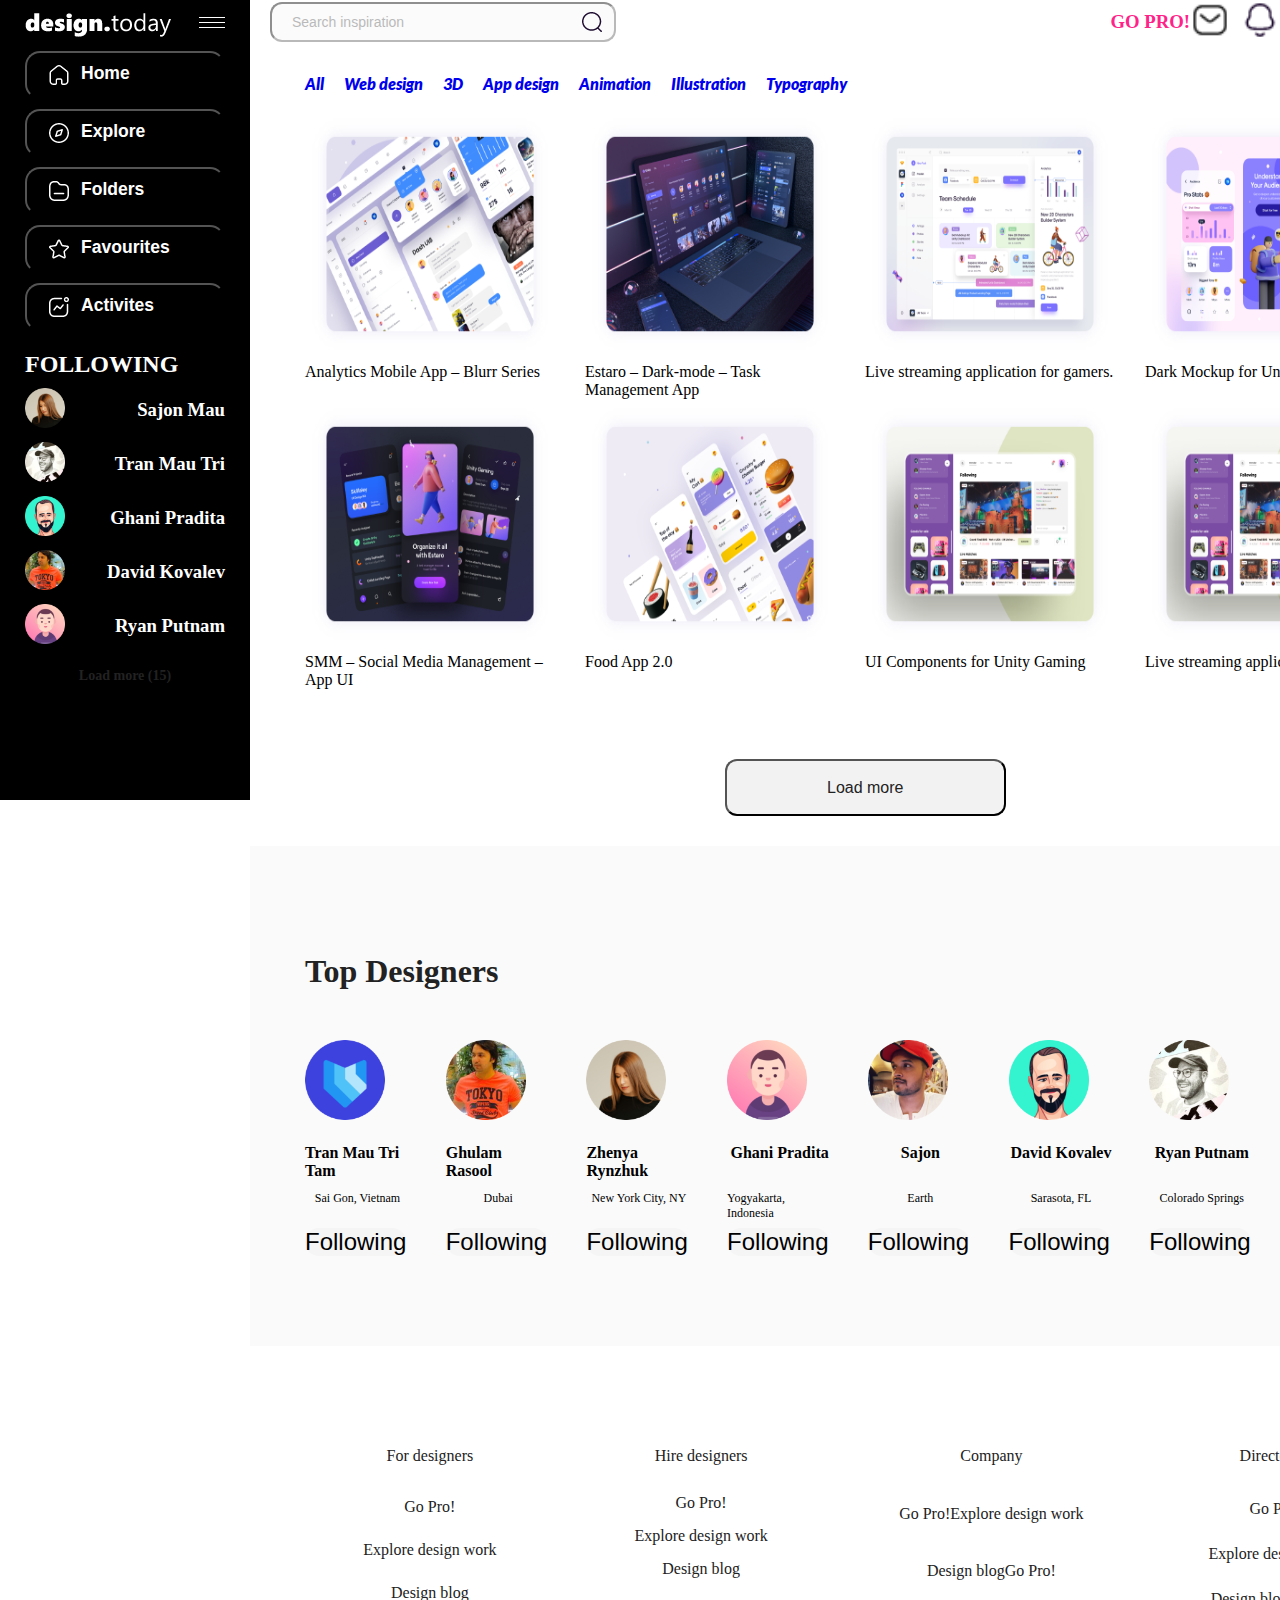
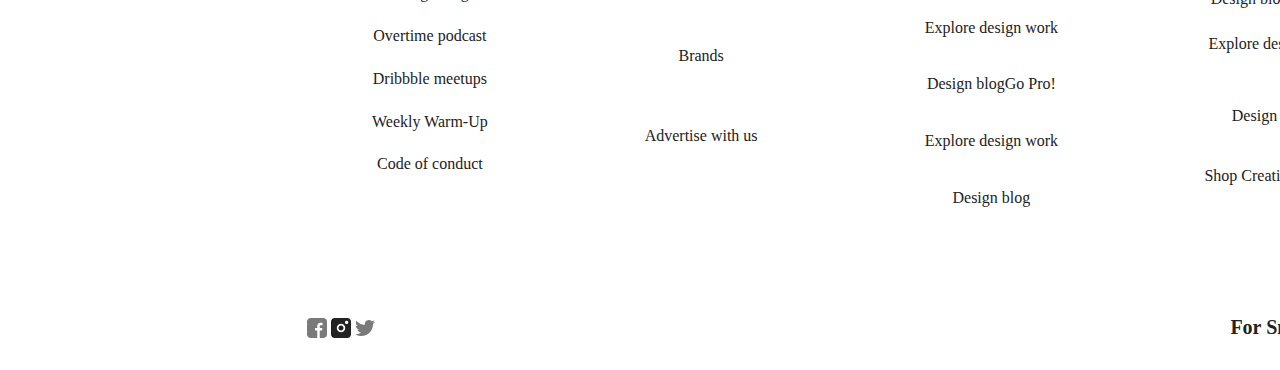
==== index.html @ 3a6be19f "change" ====
<!DOCTYPE html>
<html lang="en">
<head>
    <meta charset="UTF-8">
    <meta http-equiv="X-UA-Compatible" content="IE=edge">
    <meta name="viewport" content="width=device-width, initial-scale=1.0">
    <link rel="stylesheet" href="styles/style.css">
    <link rel="stylesheet" href="styles/fonts.css">
    <title>Document</title>
</head>
<body class="contanire-all">
    <div class="sidebar">
        <div class="sidebar-container">
            <div class="top">
                <div class="logo">
                    <img src="images/design.png" alt="logo">
                </div>
                <div class="logo-icon">
                    <img src="images/Group 7.png" alt="logo">
                </div>

            </div>
            
            <div class="sidebar-content">
                <button class="nav-button">
                    <img src="images/Component 1.png" alt="pic">
                    <h3>Home</h3>
                </button>
                <button class="nav-button">
                    <img src="images/icon1.png" alt="pic">
                    <h3>Explore</h3>
                </button>
                <button class="nav-button">
                    <img src="images/Component 3.png" alt="pic">
                    <h3>Folders</h3>
                </button>
                <button class="nav-button">
                    <img src="images/Component 4.png" alt="pic">
                    <h3>Favourites</h3>
                </button>
                <button class="nav-button">
                    <img src="images/Component 5.png" alt="pic">
                    <h3>Activites</h3>
                </button>
               


            </div>
            
            <div class="designers-content">
                <div class="head">
                    <h2>FOLLOWING</h2>
                </div>
                <div class="designers-icons">
                    <div>
                        <img src="images/22.png" alt="desiners-pic">

                    </div>
                    <div>
                        <h3> Sajon Mau</h3>

                    </div>
                </div>
                <div class="designers-icons">
                    <div>
                        <img src="images/26.png" alt="desiners-pic">

                    </div>
                    <div>
                        <h3>Tran Mau Tri </h3>

                    </div>
                </div>
                <div class="designers-icons">
                    <div>
                        <img src="images/25.png" alt="desiners-pic">

                    </div>
                    <div>
                        <h3>Ghani Pradita</h3>

                    </div>
                </div>
                <div class="designers-icons">
                    <div>
                        <img src="images/21.png" alt="desiners-pic">

                    </div>
                    <div>
                        <h3>David Kovalev</h3>

                    </div>
                </div>
                <div class="designers-icons">
                    <div>
                        <img src="images/23.png" alt="desiners-pic">

                    </div>
                    <div>
                        <h3>Ryan Putnam</h3>

                    </div>
                </div>
                <div class="head">
                    <h4>Load more (15)</h4>
                </div>
                


            </div>
        </div>
    </div>
    <div class="container-for-header"> 
        <header >
            <div class="header-content">
               
                <form class="form-content" action="">
                    <div class="form-row">
                        <input class="input-box" type="text" placeholder="Search inspiration">
                    </div>
    
                    <img class="search-icon" src="images/15.png" alt="icon">
    
                </form>
    
                <div class="icons-cont">
                    <div><h3>GO PRO!</h3></div>
                    <div><img src="images/3.png" alt="icon"></div>
                    <div><img src="images/2.png" alt="icon"></div>
                    <div><a href="main.html"><img class="main-img" src="images/Group 33.png" alt="icon"></a></div>
                    <div><button class="upload-button"> UPLOAD </button></div>
                    
                    
    
                </div>
    
            </div>
        </header>
        <main>
            <section>
                <div class="main_container">
                    <div class="filter">
                        <nav class="listing-box">
                            <ul class="list-wrapper">
                                
                                <li> <a class="list" href="#"> All </a> </li>
                                <li> <a class="list" href="#"> Web design </a> </li>
                                <li> <a class="list" href="#"> 3D </a> </li>
                                <li> <a class="list" href="#"> App design </a> </li>
                                <li> <a class="list" href="#"> Animation </a> </li>
                                <li> <a class="list"href="#">Illustration </a> </li>
                                <li> <a class="list" href="#">Typography </a> </li>
                                
            
                            </ul>
                            <button class="filters-box">
                    
                                <img src="images/Group 18.png" alt="filters icon">
                                <span>
                                    Filters
                                </span>
                                
                                
                            </button>
                        </nav>
    
    
                    </div>
                    
                    <div class="article-content">
                        <article >
                            <img src="images/5.png" alt="lit-img">
                            <p> Analytics Mobile App – Blurr Series</p>
                        </article>
                        <article>
                            <img src="images/6.png" alt="lit-img">
                            <p> Estaro – Dark-mode – Task Management App</p>
                        </article>
                        <article>
                            <img src="images/7.png" alt="lit-img">
                            <p> Live streaming application for gamers.</p>
                        </article>
                        <article>
                            <img src="images/8.png" alt="lit-img">
                            <p> Dark Mockup for Unity Gaming</p>
                        </article>
                        <article>
                            <img src="images/9.png" alt="lit-img">
                            <p> SMM – Social Media Management – App UI</p>
                        </article>
                        <article>
                            <img src="images/10.png" alt="lit-img">
                            <p> Food App 2.0</p>
                        </article>
                        <article>
                            <img src="images/11.png" alt="lit-img">
                            <p> UI Components for Unity Gaming</p>
                        </article>
                        <article>
                            <img src="images/12.png" alt="lit-img">
                            <p> Live streaming application for gamers.</p>
                        </article>
                        
                        
                    
    
    
    
                    </div>
                    <div >
                        <button class="Load-more-button" type="button">  Load more </button>
                    </div>
                </div>
                
            </section>
            <section >
                <div class="container-for-designers">
                    <div class="main_containers">
                        <div class="designers-section">
                            <div class="design_head">
                                <h2>Top Designers</h2>
                                <h4>View all</h4>
    
                            </div>
    
    
                        </div>
                        <div class="des-article-cont">
                            <article >
                                <img src="images/20.png" alt="lit-img">
                                <div class="article-h3">
                                    <h3>Tran Mau Tri Tam</h3>
                                </div>
                                <div class="article-p">
                                    
                                    <p> Sai Gon, Vietnam</p>
                                </div>
                                <div class="">
                                    <button class="follow_button" type="button"> Following  </button>
                    
                    
                                </div>
    
                            </article>
                            <article >
                                <img src="images/21.png" alt="lit-img">
                                <div class="article-h3">
                                    <h3>Ghulam Rasool</h3>
                                </div>
                                <div class="article-p">
                                    
                                    <p> Dubai</p>
                                </div>
                                <div class="">
                                    <button class="follow_button" type="button"> Following  </button>
                    
                    
                                </div>
    
                            </article>
                            <article >
                                <img src="images/22.png" alt="lit-img">
                                <div class="article-h3">
                                    <h3>Zhenya Rynzhuk</h3>
                                </div>
                                <div class="article-p">
                                    
                                    <p> New York City, NY</p>
                                </div>
                                <div class="">
                                    <button class="follow_button" type="button"> Following  </button>
                    
                    
                                </div>
    
                            </article>
                            <article >
                                <img src="images/23.png" alt="lit-img">
                                <div class="article-h3">
                                    <h3>Ghani Pradita</h3>
                                </div>
                                <div class="article-p">
                                    
                                    <p> Yogyakarta, Indonesia</p>
                                </div>
                                <div class="">
                                    <button class="follow_button" type="button"> Following  </button>
                    
                    
                                </div>
    
                            </article>
                            <article >
                                <img src="images/24.png" alt="lit-img">
                                <div class="article-h3">
                                    <h3>Sajon</h3>
                                </div>
                                <div class="article-p">
                                    
                                    <p> Earth</p>
                                </div>
                                <div class="">
                                    <button class="follow_button" type="button"> Following  </button>
                    
                    
                                </div>
    
                            </article>
                            <article >
                                <img src="images/25.png" alt="lit-img">
                                <div class="article-h3">
                                    <h3>David Kovalev</h3>
                                </div>
                                <div class="article-p">
                                    
                                    <p> Sarasota, FL</p>
                                </div>
                                <div class="">
                                    <button class="follow_button" type="button"> Following  </button>
                    
                    
                                </div>
    
                            </article>
                            <article >
                                <img src="images/26.png" alt="lit-img">
                                <div class="article-h3">
                                    <h3>Ryan Putnam</h3>
                                </div>
                                <div class="article-p">
                                    
                                    <p> Colorado Springs</p>
                                </div>
                                <div class="">
                                    <button class="follow_button" type="button"> Following  </button>
                    
                    
                                </div>
    
                            </article>
                            <article >
                                <img src="images/27.png" alt="lit-img">
                                <div class="article-h3">
                                    <h3>Dmitry Lauretsky</h3>
                                </div>
                                <div class="article-p">
                                    
                                    <p>Omsk, Russia</p>
                                </div>
                                <div class="">
                                    <button class="follow_button" type="button"> Following  </button>
                    
                    
                                </div>
    
                            </article>
    
    
                        </div>
    
                    </div>
                </div>
            </section>
            <section>
                <div class="main_container">
                    <div class="grid">
                        <div class="grid-item item-1"> For designers</div>
                        <div class="grid-item item-2">Hire designers</div>
                        <div class="grid-item item-3">Company</div>
                        <div class="grid-item item-4">Directories</div>
                        <div class="grid-item item-5">
                            <span>Go Pro!</span>
                            <span>Explore design work</span>
                            <span>Design blog</span>
                            <span>Overtime podcast</span>
                            <span>Dribbble meetups</span>
                            <span>Weekly Warm-Up</span>
                            <span>Code of conduct</span>
                            
                        </div>
                        <div class="grid-item item-6">
                            <span>Go Pro!</span>
                            <span>Explore design work</span>
                            <span>Design blog</span>
    
                        </div>
                        <div class="grid-item item-7">
                            <span>Go Pro!</span>
                            <span>Explore design work</span>
                            <span>Design blog</span>
                            <span>Go Pro!</span>
                            <span>Explore design work</span>
                            <span>Design blog</span>
                            <span>Go Pro!</span>
                            <span>Explore design work</span>
                            <span>Design blog</span>
                        </div>
                        <div class="grid-item item-8">
                            <span>Go Pro!</span>
                            <span>Explore design work</span>
                            <span>Design blog</span>
                            <span>Go Pro!</span>
                            <span>Explore design work</span>
                            
                        </div>
                        <div class="grid-item item-9">Brands</div>
                        <div class="grid-item item-10">Design assets</div>
                        <div class="grid-item item-12">Shop Creative Market</div>
                        <div class="grid-item item-13">Advertise with us</div>
                        
                        
            
                    </div>
                    
            
                </div>
            </section>
    
            
        </main>
        <footer>
            <div class="main_container">
                <div class="footer-content">
                    <div class="foot-icons">
                        <img src="images/foot-icon1.png" alt="fbicon">
                        <img src="images/foot-icon2.png" alt="insticon">
                        <img src="images/foot-icon3.png" alt="twiicon">
    
                    </div>
                    <div class="foot-discription">
                        <h5>For Smartacademy</h5>
    
                    </div>
                    
                </div>
    
            </div>
        </footer>
    </div>
    
</body>
</html>
---- styles/style.css ----
*{
    margin: 0;
    padding: 0;
    text-decoration: 0;
    box-sizing: border-box;
}
.contanire-all{
    max-width: 1300px;
    width: 100%;
}
.sidebar{
    position:fixed ;
    height: 800px;
    max-width: 250px;
    width: 100%;
    background-color: black;
    
}
.sidebar-container{
    max-width: 200px;
    width: 100%;
    margin: 5px auto;
    padding: 0 0;
}
.top{
    display: flex;
    justify-content: space-between;
    color: white;
    align-items: center;
}
.logo-icon{
    background-color: black;
}
.head{
    color: white;
    margin-top: 20px;
}
.sidebar-content{
    display: flex;
    flex-direction: column;   
}

.nav-button{
    display: flex;
    justify-content: flex-start;
    margin-top: 10px;
}
.nav-button img{
    margin-right: 10px;
}
.designers-icons{
    margin-top: 10px;
    display: flex;
    justify-content: space-between;
    align-items:center;
}
.designers-icons img{
    width: 40px;
    height: 40px;
}
.designers-icons h3{
    color: white;
}

.nav-button {
    display: flex;
    padding: 10px 20px; 
    font-size: 15px;
    text-align: center;
    color: #FFFFFF;
    background-color: black;
    border-radius: 15px;
    border-color: black;
    
    
    
}
  
.nav-button:hover {background-color: #FF2288}


/* main section container-for-header */
.container-for-header{
    background-color: #FFFFFF;
    position: relative;
    max-width: 1200px;
    width: 100%;
    left: 250px;
    


}
.header-content{
    display: flex;
    justify-content: space-between;
    align-items: center;
    margin: 0 auto;
    padding: 0px 20px;
}
.input-box{
    width: 346px;
    height: 40px;
    position: relative;
    font-size: 14px;
    line-height: 19px;
    color: #111111;
    opacity: 50%;
    border-radius: 12px;
    padding-left: 20px;
    background-color: #F8F8F8;


}

.search-icon{
    position: absolute;
    left: 330px;
    top: 10px;

    
}
.icons-cont h3{
    color:#FF2288 ;
}
.icons-cont img{
    width: 40px;
    height: 40px;
    margin-right: 10px;
}
.icons-cont{
    
    display: flex;
    justify-content: space-between;
    align-items: center;
    margin-right: 10px;
    
}
.upload-button{
    width: 80px;
    height: 40px;

    background-color: #FF2288;
    font-size: 16px;
    line-height: 21px;
    color: #222222;
    border-radius: 10px;
    

}


.upload-button:hover{
    background-color: white;
}
/* .........main_container................ */
.main_container{
    max-width: 1120px;
    width: 100%;
    margin: 30px auto;
    padding: 0 15px ;
    background-color: #FFFFFF;

}
.list-wrapper{
    display: flex;
    justify-content: space-between;
    text-decoration: none;
    list-style: none;
    
}
.filters-box{
    display: flex;
    justify-content: space-between;
    

}
.listing-box{
    display: flex;
    justify-content: space-between;
}
li{
    margin-right: 20px;
    font-family: 'Lato';
}

article p{
    justify-content: center;
}
/* images and discription */

.article-content{
    display: flex;
    flex-wrap: wrap;
    justify-content: space-between;
}
article{
    width: 250px;
    
    
   

}
article img{
    width: 250px;
    height: 250px;
    
}
.filters-box{
    display: flex;
    align-items: center;
}
.filters-box{
    width: 80px;
    height: 35px;

    background-color: #FFFFFF;
    font-size: 16px;
    line-height: 21px;
    color: #222222;
    border-radius: 5px;
    

}


.filters-box:hover{
    background-color: #FF2288;
}
.Load-more-button{
    

    background-color: #F2F2F2;
    font-size: 16px;
    line-height: 21px;
    color: #222222;
    border-radius: 12px;
    padding: 16px 100px;
    margin-left: 420px;
    margin-top: 70px;

}


.Load-more-button:hover{
    background-color: #FF2288;
}
/* mmmmmmmmmmmmmmmmmmmmmmmmmmmmmmmmmmm */

.container-for-designers{
    max-width: 1200px;
    width: 100%;
    height: 500px;
    background-color: #FAFAFA;
    margin: 20px auto;
    padding: 0 15px ;
    display: flex;
    align-items: center;
}
.main_containers{
    max-width: 1120px;
    width: 100%;
    margin: 20px auto;
    padding: 0 15px ;
    background-color: #FAFAFA;
}
.design_head{
    display: flex;
    justify-content: space-between;
    align-items: center;
}
h4{
    font-size: 14px;
    color: #222222;
    text-align: center
}
.design_head h2{
    font-size: 32px;
    color: #222222;
}
.des-article-cont{
    display: flex;
    flex-wrap: wrap;
    justify-content: space-between;
    margin-top: 50px;

}
.des-article-cont article{
    max-width: 105px;
    width: 100%;
    height: 200px;
    
    
}
.article-p{
    display: flex;
    justify-content: center;
    height: 42px;

}
.article-p p{
    font-size: 12px;
    margin-top: 5px;
}
.article-h3 h3{
    font-size: 16px;
}

.article-h3{
    display: flex;
    justify-content: center;
    margin-top: 20px;
    height: 42px;


}

.des-article-cont article img{
    
    width: 80px;
    height: 80px;
}

.follow_button {
    display: inline-block;
    /* padding: 15px 25px; */
    font-size: 24px;
    /* cursor: pointer; */
    text-align: center;
    text-decoration: none;
    outline: none;
    color:black;
    background-color: whitesmoke;
    border: none;
    border-radius: 15px;
    
  }
  
  .follow_button:hover {background-color:#999 }






/* grid content */
.grid {
    background-color: white;
    display: grid;
    grid-template-columns: 162px 165px 200px 152px;
    grid-gap: 20px;
    grid-template-rows: repeat(10,20px)  ;
    
    
}
.grid{
    justify-content: space-between;
}
.grid-item {
    /* width: 100px; */
    background-color: white;
    /* margin: 10px; */
    color: #222222;
    display: flex;
    justify-content: center;
    align-items: center;
    
    flex-wrap: wrap;
    
}
.item-1 {
    grid-column-start: 1;
    grid-column-end: 2;
}
.item-2 {
    grid-column-start: 2;
    grid-column-end: 3;
}

.item-3 {
    grid-column-start: 3;
    grid-column-end: 4;
}
.item-4 {
    grid-column-start: 4;
    grid-column-end: 5;
}
.item-5 {
    grid-row-start: 2 ;
    grid-row-end: 10;
}
.item-7 {
    grid-row-start: 2 ;
    grid-row-end:11;
}
.item-6 {
    grid-row-start: 2 ;
    grid-row-end: 5;
}
.item-8 {
    grid-row-start: 2 ;
    grid-row-end: 7;
}.item-9 {
    grid-row-start: 5;
    grid-row-end: 8;
}
.item-10 {
    grid-row-start: 7 ;
    grid-row-end: 9;
}
.item-11 {
    grid-row-start: 7 ;
    grid-row-end: 10;
    
}
.item-13 {
    grid-row-start: 8 ;
    grid-row-end: 9;
    
}
.item-12 {
    grid-column-start: 4;
    grid-column-end: 5;
}

/* footer-content */
.footer-content{
    margin-top: 90px;
    display: flex;
    justify-content: space-between;
}
.footer-content h5{
    color: #222222;
    font-size: 20px;
    
}
.foot-icons{
    display: flex;
}
/* second page */

.table-section{
    display:flex;
    justify-content: center;
    
}

table td{
    
    border-collapse: collapse;
    border-bottom: 2px solid #E7E7E7;
   
}

td{
   padding: 25px;
}
.titles-box td{
    
    justify-content: center;
}
.titles-box{
    
    font-size: 20px;
    line-height: 24px;
    color: #111111;
}

.phone-list{
    font-size: 16px;
    line-height: 21px;
    color: #AFAFAF;
    
}
.phone-list:hover{
    color: #222222;
    background-color: #F2F2F2;
    
}
.dif-phone-list{
    font-size: 16px;
    line-height: 21px;
    color: #FF2288;
}
.dif-phone-list:hover{
    color: #FF2288;
    background-color: #F2F2F2;
    
}
/* second page grid */
.grid{
    margin-top: 100px;
    justify-content: space-around;
}
---- styles/fonts.css ----
@font-face {
    font-family: 'Lato';
    src: url('../fonts/Lato-BlackItalic.woff2') format('woff2'),
        url('../fonts/Lato-BlackItalic.woff') format('woff'),
        url('../fonts/Lato-BlackItalic.ttf') format('truetype');
    font-weight: 900;
    font-style: italic;
    font-display: swap;
}
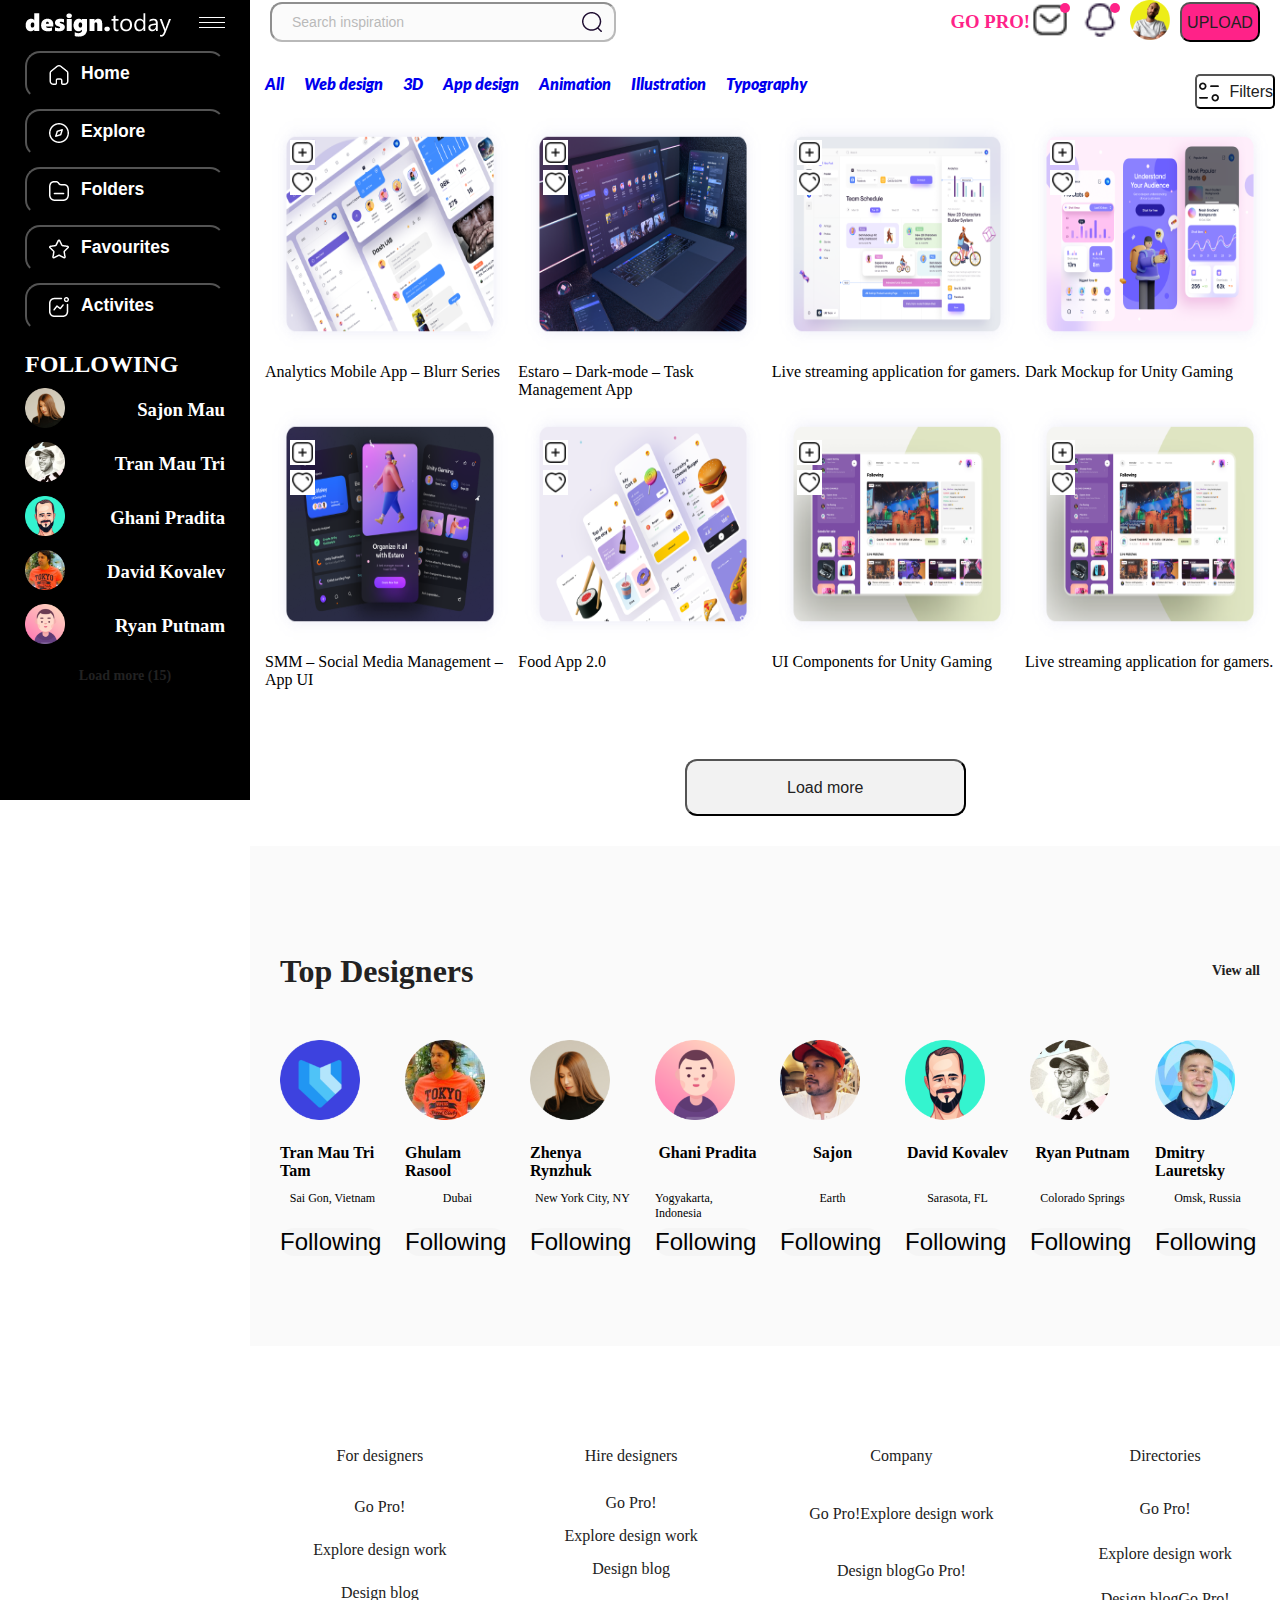
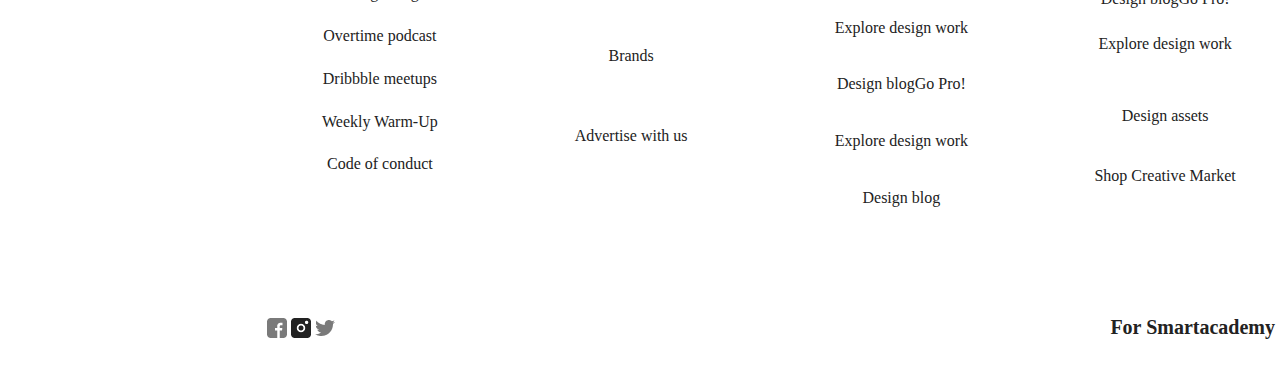
==== commit 6d98abc9: "add media.css" ====
--- a/index.html
+++ b/index.html
@@ -6,6 +6,7 @@
     <meta name="viewport" content="width=device-width, initial-scale=1.0">
     <link rel="stylesheet" href="styles/style.css">
     <link rel="stylesheet" href="styles/fonts.css">
+    <link rel="stylesheet" href="styles/media.css">
     <title>Document</title>
 </head>
 <body class="contanire-all">
@@ -125,8 +126,23 @@
     
                 <div class="icons-cont">
                     <div><h3>GO PRO!</h3></div>
-                    <div><img src="images/3.png" alt="icon"></div>
-                    <div><img src="images/2.png" alt="icon"></div>
+                    <div>
+                        <div>
+                            <span class="pinkcircle "></span>
+                        </div>
+                        <div>
+                            <img src="images/3.png" alt="icon">
+                        </div>
+                    </div>
+                    <div>
+                        <div>
+                            <span class="pinkcircle "></span>
+                        </div>
+                        <div>
+                            <img src="images/2.png" alt="icon">
+                        </div>
+                    </div>
+                    
                     <div><a href="main.html"><img class="main-img" src="images/Group 33.png" alt="icon"></a></div>
                     <div><button class="upload-button"> UPLOAD </button></div>
                     
@@ -169,36 +185,86 @@
                     
                     <div class="article-content">
                         <article >
-                            <img src="images/5.png" alt="lit-img">
-                            <p> Analytics Mobile App – Blurr Series</p>
-                        </article>
-                        <article>
+                            <img class="image" src="images/5.png" alt="lit-img">
+                            <p class="overlay"> Analytics Mobile App – Blurr Series</p>
+                            <span >
+                                <img src="images/Component 10 – 1.png" class="lego" alt="logo">
+                            </span>
+                            <span >
+                                <img src="images/Component 6 – 2.png" class="lego-2" alt="logo">
+                            </span>
+                            
+                        </article>
+                        <article >
                             <img src="images/6.png" alt="lit-img">
                             <p> Estaro – Dark-mode – Task Management App</p>
+                            <span >
+                                <img src="images/Component 10 – 1.png" class="lego" alt="logo">
+                            </span>
+                            <span >
+                                <img src="images/Component 6 – 2.png" class="lego-2" alt="logo">
+                            </span>
+                            
                         </article>
                         <article>
                             <img src="images/7.png" alt="lit-img">
                             <p> Live streaming application for gamers.</p>
+                            <span >
+                                <img src="images/Component 10 – 1.png" class="lego" alt="logo">
+                            </span>
+                            <span >
+                                <img src="images/Component 6 – 2.png" class="lego-2" alt="logo">
+                            </span>
                         </article>
                         <article>
                             <img src="images/8.png" alt="lit-img">
                             <p> Dark Mockup for Unity Gaming</p>
+                            <span >
+                                <img src="images/Component 10 – 1.png" class="lego" alt="logo">
+                            </span>
+                            <span >
+                                <img src="images/Component 6 – 2.png" class="lego-2" alt="logo">
+                            </span>
                         </article>
                         <article>
                             <img src="images/9.png" alt="lit-img">
                             <p> SMM – Social Media Management – App UI</p>
+                            <span >
+                                <img src="images/Component 10 – 1.png" class="lego-second" alt="logo">
+                            </span>
+                            <span >
+                                <img src="images/Component 6 – 2.png" class="ego-second-2" alt="logo">
+                            </span>
                         </article>
                         <article>
                             <img src="images/10.png" alt="lit-img">
                             <p> Food App 2.0</p>
+                            <span >
+                                <img src="images/Component 10 – 1.png" class="lego-second" alt="logo">
+                            </span>
+                            <span >
+                                <img src="images/Component 6 – 2.png" class="ego-second-2" alt="logo">
+                            </span>
                         </article>
                         <article>
                             <img src="images/11.png" alt="lit-img">
                             <p> UI Components for Unity Gaming</p>
+                            <span >
+                                <img src="images/Component 10 – 1.png" class="lego-second" alt="logo">
+                            </span>
+                            <span >
+                                <img src="images/Component 6 – 2.png" class="ego-second-2" alt="logo">
+                            </span>
                         </article>
                         <article>
                             <img src="images/12.png" alt="lit-img">
                             <p> Live streaming application for gamers.</p>
+                            <span >
+                                <img src="images/Component 10 – 1.png" class="lego-second" alt="logo">
+                            </span>
+                            <span >
+                                <img src="images/Component 6 – 2.png" class="ego-second-2" alt="logo">
+                            </span>
                         </article>
                         
                         
--- a/styles/style.css
+++ b/styles/style.css
@@ -79,11 +79,72 @@
 .nav-button:hover {background-color: #FF2288}
 
 
+.pinkcircle {
+    display: block;
+    background-color: #FF2288;
+    width: 10px;
+    height: 10px;
+    border-radius: 100%;
+    margin-left: 30px;
+    top: 3px;
+    position: absolute;
+}
+
+.lego{
+    display: block;
+    width: 25px;
+    height: 25px;
+    margin-left: 25px;
+    top: 140px;
+    position: absolute;
+    background-color: white;
+    
+}
+.lego:hover{
+    background-color: #FF2288;
+}
+.lego-2{
+     display: block;
+    width: 25px;
+    height: 25px;
+    margin-left: 25px;
+    top: 170px;
+    position: absolute;
+    background-color: white;
+}
+.lego-2:hover{
+    background-color: #FF2288;
+}
+.lego-second{
+    display: block;
+    width: 25px;
+    height: 25px;
+    margin-left: 25px;
+    top: 440px;
+    position: absolute;
+    background-color: white;
+}
+.lego-second:hover{
+    background-color: #FF2288;
+}
+.ego-second-2{
+    display: block;
+    width: 25px;
+    height: 25px;
+    margin-left: 25px;
+    top: 470px;
+    position: absolute;
+    background-color: white;
+}
+.ego-second-2:hover{
+    background-color: #FF2288;
+}
+
 /* main section container-for-header */
 .container-for-header{
     background-color: #FFFFFF;
     position: relative;
-    max-width: 1200px;
+    max-width: 1040px;
     width: 100%;
     left: 250px;
     
@@ -154,7 +215,7 @@
 }
 /* .........main_container................ */
 .main_container{
-    max-width: 1120px;
+    max-width: 1260px;
     width: 100%;
     margin: 30px auto;
     padding: 0 15px ;
--- a/styles/media.css
+++ b/styles/media.css
@@ -0,0 +1,10 @@
+@media (max-width:1024px){
+
+    .sidebar{
+        display: none;
+    }
+    
+    
+    
+
+}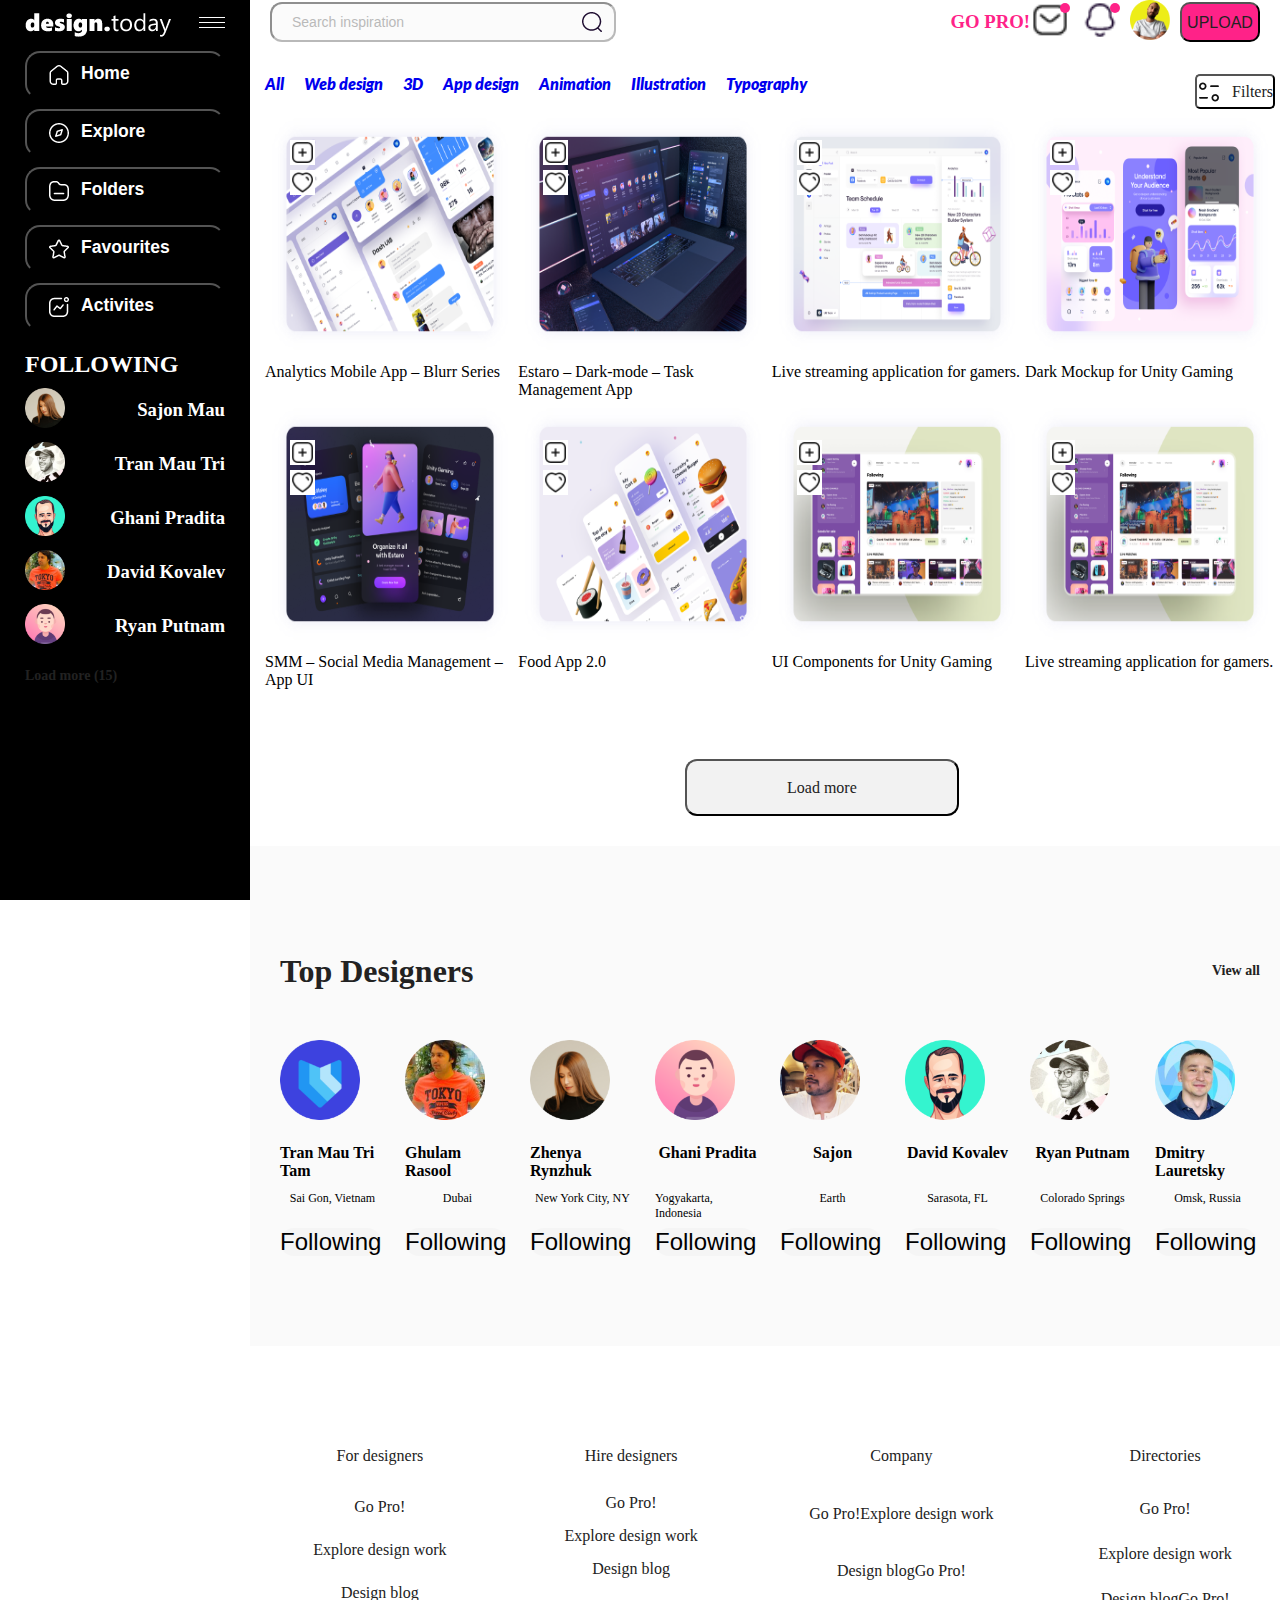
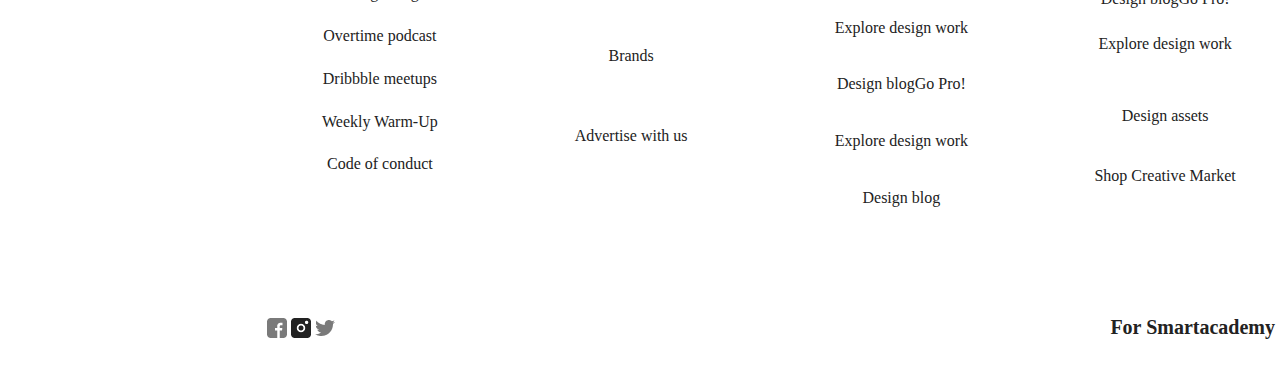
==== commit 06f656e5: "add fonts" ====
--- a/index.html
+++ b/index.html
@@ -6,6 +6,7 @@
     <meta name="viewport" content="width=device-width, initial-scale=1.0">
     <link rel="stylesheet" href="styles/style.css">
     <link rel="stylesheet" href="styles/fonts.css">
+    
     <link rel="stylesheet" href="styles/media.css">
     <title>Document</title>
 </head>
@@ -89,6 +90,7 @@
                     </div>
                     <div>
                         <h3>David Kovalev</h3>
+                        
 
                     </div>
                 </div>
--- a/styles/style.css
+++ b/styles/style.css
@@ -10,7 +10,7 @@
 }
 .sidebar{
     position:fixed ;
-    height: 800px;
+    height: 100%;
     max-width: 250px;
     width: 100%;
     background-color: black;
@@ -147,9 +147,6 @@
     max-width: 1040px;
     width: 100%;
     left: 250px;
-    
-
-
 }
 .header-content{
     display: flex;
@@ -182,6 +179,7 @@
 }
 .icons-cont h3{
     color:#FF2288 ;
+   
 }
 .icons-cont img{
     width: 40px;
@@ -246,6 +244,7 @@
 
 article p{
     justify-content: center;
+    font-family: 'Lato2';
 }
 /* images and discription */
 
@@ -256,10 +255,6 @@
 }
 article{
     width: 250px;
-    
-    
-   
-
 }
 article img{
     width: 250px;
@@ -279,6 +274,7 @@
     line-height: 21px;
     color: #222222;
     border-radius: 5px;
+    font-family: 'Lato2';
     
 
 }
@@ -298,6 +294,7 @@
     padding: 16px 100px;
     margin-left: 420px;
     margin-top: 70px;
+    font-family: 'Lato2';
 
 }
 
@@ -333,6 +330,7 @@
     font-size: 14px;
     color: #222222;
     text-align: center
+    font-family: 'Lato2';
 }
 .design_head h2{
     font-size: 32px;
@@ -356,14 +354,17 @@
     display: flex;
     justify-content: center;
     height: 42px;
+    font-family: 'Lato';
 
 }
 .article-p p{
     font-size: 12px;
     margin-top: 5px;
+    font-family: 'Lato2';
 }
 .article-h3 h3{
     font-size: 16px;
+    font-family: 'Lato2';
 }
 
 .article-h3{
@@ -371,6 +372,7 @@
     justify-content: center;
     margin-top: 20px;
     height: 42px;
+    font-family: 'Lato2';
 
 
 }
@@ -492,6 +494,7 @@
 .footer-content h5{
     color: #222222;
     font-size: 20px;
+    font-family: 'Lato2';
     
 }
 .foot-icons{
@@ -524,12 +527,14 @@
     font-size: 20px;
     line-height: 24px;
     color: #111111;
+    font-family: 'Lato2';
 }
 
 .phone-list{
     font-size: 16px;
     line-height: 21px;
     color: #AFAFAF;
+    font-family: 'Lato2';
     
 }
 .phone-list:hover{
--- a/styles/fonts.css
+++ b/styles/fonts.css
@@ -7,3 +7,12 @@
     font-style: italic;
     font-display: swap;
 }
+@font-face {
+    font-family: 'Lato2';
+    src: url('../fontsLato-BoldItalic.woff2') format('woff2'),
+        url('../fontsLato-BoldItalic.woff') format('woff'),
+        url('../fontsLato-BoldItalic.ttf') format('truetype');
+    font-weight: bold;
+    font-style: italic;
+    font-display: swap;
+}--- a/styles/media.css
+++ b/styles/media.css
@@ -3,8 +3,236 @@
     .sidebar{
         display: none;
     }
-    
-    
-    
-
-}+    .container-for-header{
+        background-color: lightblue;
+        max-width: 1024px;
+        width: 100%;
+        margin: 5px auto;
+        padding: 0 15px;
+        left: 0px;
+    }
+    .main_container{
+        max-width: 1024px;
+        width: 100%;
+        margin: 30px auto;
+        padding: 0 25px ;
+        background-color: #F2F2F2;
+    
+    }
+    .article-content{
+        max-width: 900px;
+        width: 100%;
+        display: flex;
+        flex-wrap: wrap;
+        justify-content: space-between;
+    }
+    .lego{
+        display: none;
+    }
+    .lego-2{
+        display: none;
+
+    }
+    .lego-second{
+        display: none;
+
+    }
+    .ego-second-2{
+        display: none;
+
+    }
+    .container-for-header{
+        background-color: #FFFFFF;
+        max-width: 1000px;
+        width: 100%;
+        left: 0px;
+    }
+    .Load-more-button{
+        display: flex;
+        justify-content: center;
+        background-color: #F2F2F2;
+        font-size: 16px;
+        line-height: 21px;
+        color: #222222;
+        border-radius: 10px;
+        padding: 10px 50px;
+        justify-content: center;
+        
+    
+    }
+    
+    
+    .Load-more-button:hover{
+        background-color: #FF2288;
+    }
+    .main_containers{
+        max-width: 1000px;
+        width: 100%;
+        margin: 20px auto;
+        padding: 0 15px ;
+        background-color: #FAFAFA;
+    }
+    .des-article-cont article{
+        max-width: 105px;
+        width: 100%;
+        height: 100px;
+    }
+    .article-p{
+        display: none;
+    }
+    .article-h3 h3{
+        display: none;
+    }
+    .follow_button {
+        display: inline-block;
+        font-size: 18px;
+        text-align: center;
+        text-decoration: none;
+        outline: none;
+        color:black;
+        background-color: whitesmoke;
+        border: none;
+        border-radius: 15px;
+        
+    }
+      
+    .follow_button:hover {background-color: #FF2288}
+
+    .grid {
+    background-color: white;
+    display: grid;
+    grid-template-columns: 162px 165px 200px 152px;
+    grid-gap: 20px;
+    grid-template-rows: repeat(10,20px)  ;
+    }
+
+    .grid{
+        justify-content: space-around;
+    }
+    .grid{
+        margin-top: 100px;
+        justify-content: space-around;
+    }
+    
+
+}
+@media (max-width:768px){
+    .sidebar{
+        display: none;
+    }
+    .container-for-header{
+        background-color: lightblue;
+        max-width: 1024px;
+        width: 100%;
+        margin: 5px auto;
+        padding: 0 15px;
+        left: 0px;
+    }
+    .main_container{
+        max-width: 1024px;
+        width: 100%;
+        margin: 30px auto;
+        padding: 0 25px ;
+        background-color: #F2F2F2;
+    
+    }
+    .article-content{
+        max-width: 900px;
+        width: 100%;
+        display: flex;
+        flex-wrap: wrap;
+        justify-content: space-between;
+    }
+    .lego{
+        display: none;
+    }
+    .lego-2{
+        display: none;
+
+    }
+    .lego-second{
+        display: none;
+
+    }
+    .ego-second-2{
+        display: none;
+
+    }
+    .container-for-header{
+        background-color: #FFFFFF;
+        max-width: 1000px;
+        width: 100%;
+        left: 0px;
+    }
+    .Load-more-button{
+        display: flex;
+        justify-content: center;
+        background-color: #F2F2F2;
+        font-size: 16px;
+        line-height: 21px;
+        color: #222222;
+        border-radius: 10px;
+        padding: 10px 50px;
+        margin-left: 380px;
+        
+    
+    }
+    
+    
+    .Load-more-button:hover{
+        background-color: #FF2288;
+    }
+    .main_containers{
+        max-width: 1000px;
+        width: 100%;
+        margin: 20px auto;
+        padding: 0 15px ;
+        background-color: #FAFAFA;
+    }
+    .des-article-cont article{
+        max-width: 105px;
+        width: 100%;
+        height: 100px;
+    }
+    .article-p{
+        display: none;
+    }
+    .article-h3 h3{
+        display: none;
+    }
+    .follow_button {
+        display: inline-block;
+        font-size: 18px;
+        text-align: center;
+        text-decoration: none;
+        outline: none;
+        color:black;
+        background-color: whitesmoke;
+        border: none;
+        border-radius: 15px;
+        
+    }
+      
+    .follow_button:hover {background-color: #FF2288}
+
+    .grid {
+    background-color: white;
+    display: grid;
+    grid-template-columns: 162px 165px 200px 152px;
+    grid-gap: 20px;
+    grid-template-rows: repeat(10,20px)  ;
+    }
+
+    .grid{
+        justify-content: space-around;
+    }
+    .grid{
+        margin-top: 100px;
+        justify-content: space-around;
+    }
+    
+
+}
+
+
+
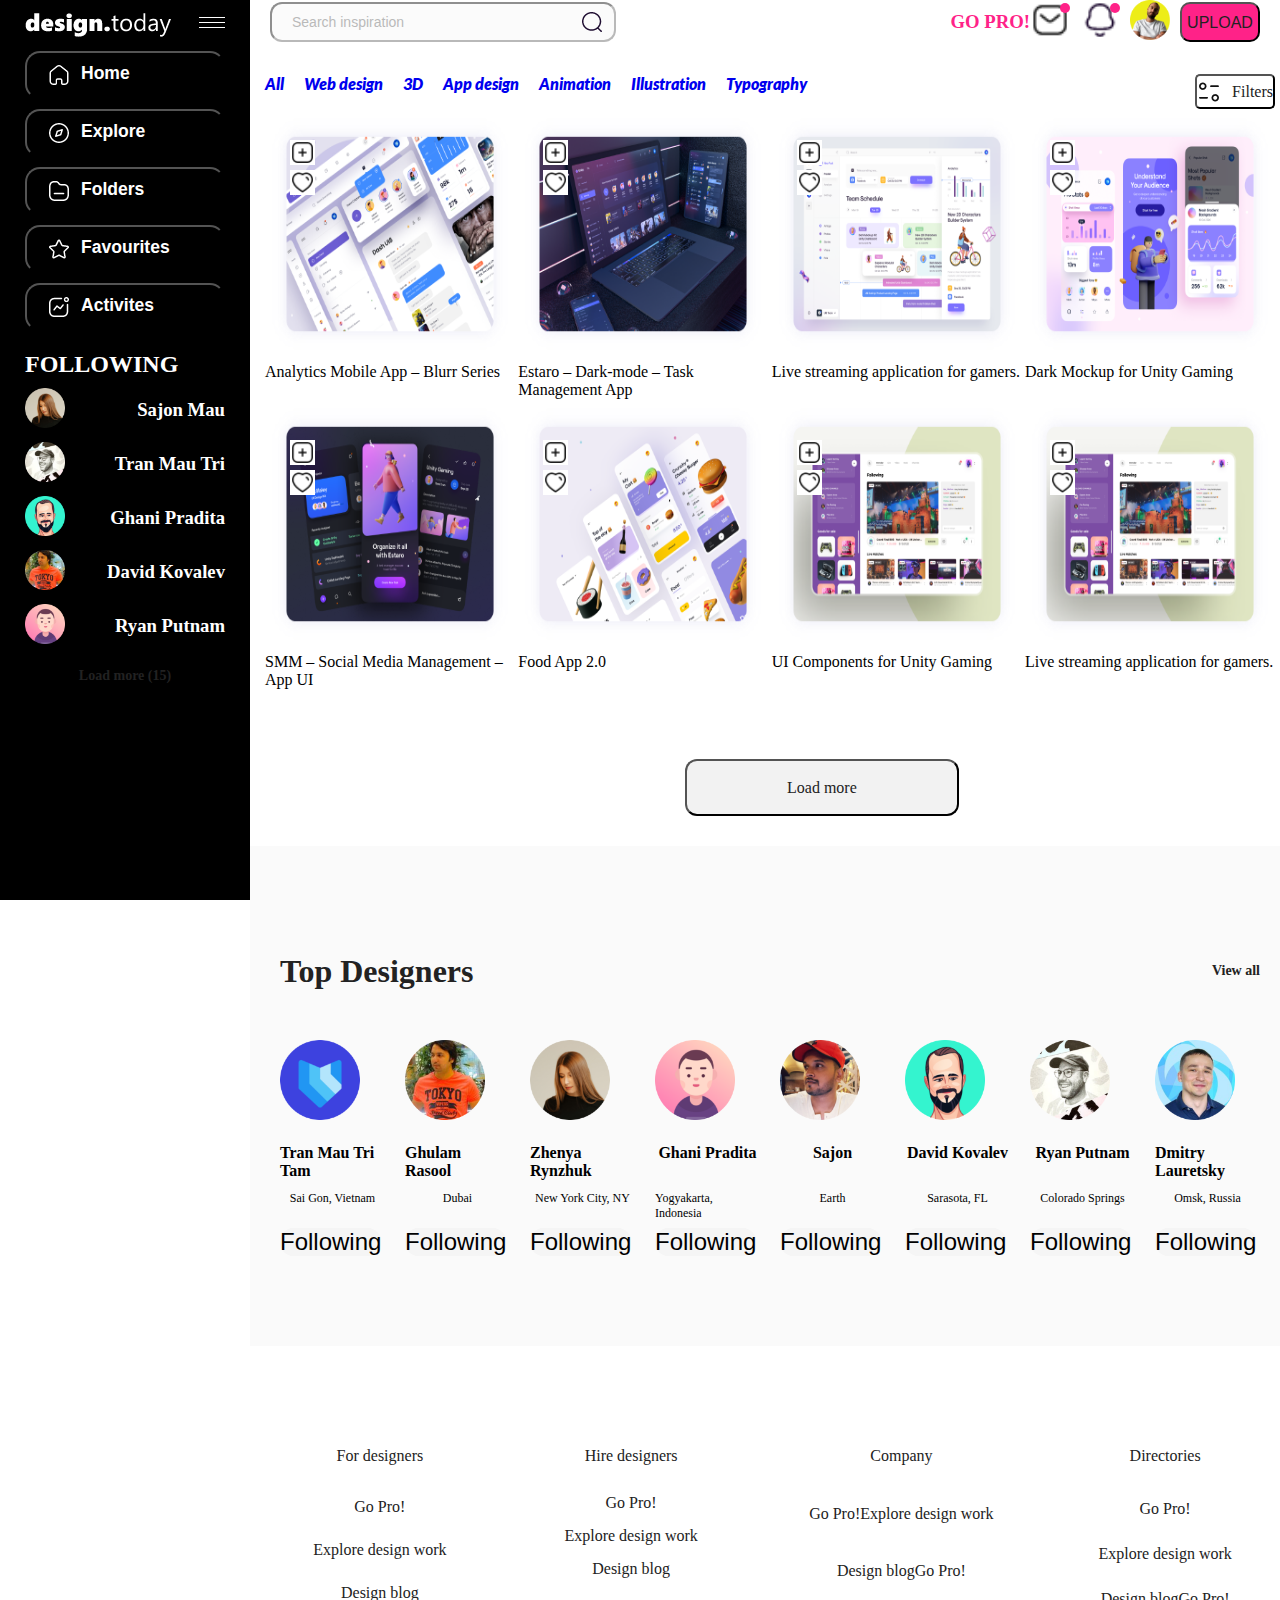
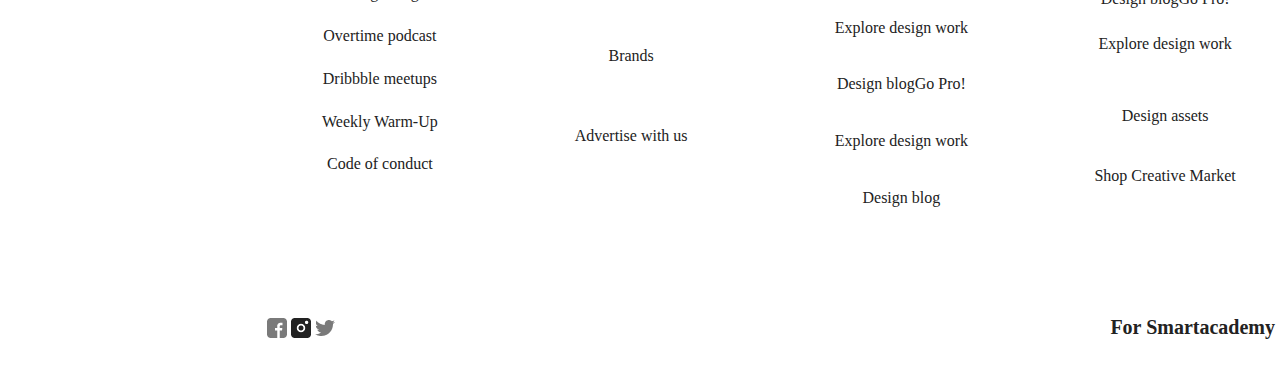
==== commit 17a72325: "add media details" ====
--- a/index.html
+++ b/index.html
@@ -303,7 +303,7 @@
                                     
                                     <p> Sai Gon, Vietnam</p>
                                 </div>
-                                <div class="">
+                                <div class="follow_button">
                                     <button class="follow_button" type="button"> Following  </button>
                     
                     
@@ -319,7 +319,7 @@
                                     
                                     <p> Dubai</p>
                                 </div>
-                                <div class="">
+                                <div class="follow_button">
                                     <button class="follow_button" type="button"> Following  </button>
                     
                     
@@ -335,7 +335,7 @@
                                     
                                     <p> New York City, NY</p>
                                 </div>
-                                <div class="">
+                                <div class="follow_button">
                                     <button class="follow_button" type="button"> Following  </button>
                     
                     
@@ -351,7 +351,7 @@
                                     
                                     <p> Yogyakarta, Indonesia</p>
                                 </div>
-                                <div class="">
+                                <div class="follow_button">
                                     <button class="follow_button" type="button"> Following  </button>
                     
                     
@@ -367,7 +367,7 @@
                                     
                                     <p> Earth</p>
                                 </div>
-                                <div class="">
+                                <div class="follow_button">
                                     <button class="follow_button" type="button"> Following  </button>
                     
                     
@@ -383,7 +383,7 @@
                                     
                                     <p> Sarasota, FL</p>
                                 </div>
-                                <div class="">
+                                <div class="follow_button">
                                     <button class="follow_button" type="button"> Following  </button>
                     
                     
@@ -399,7 +399,7 @@
                                     
                                     <p> Colorado Springs</p>
                                 </div>
-                                <div class="">
+                                <div class="follow_button">
                                     <button class="follow_button" type="button"> Following  </button>
                     
                     
@@ -415,15 +415,21 @@
                                     
                                     <p>Omsk, Russia</p>
                                 </div>
-                                <div class="">
-                                    <button class="follow_button" type="button"> Following  </button>
-                    
-                    
-                                </div>
-    
-                            </article>
-    
-    
+                                <div class="follow_button">
+                                    <button class="follow_button" type="button"> Following  </button>
+                    
+                    
+                                </div>
+    
+                            </article>
+                           
+    
+    
+                        </div>
+                        <div class="follow-all">
+                            <button class="follow-all-person">
+                                follow all
+                            </button>
                         </div>
     
                     </div>
--- a/styles/style.css
+++ b/styles/style.css
@@ -330,7 +330,7 @@
     font-size: 14px;
     color: #222222;
     text-align: center
-    font-family: 'Lato2';
+    
 }
 .design_head h2{
     font-size: 32px;
@@ -376,7 +376,9 @@
 
 
 }
-
+.follow-all{
+    display: none;
+}
 .des-article-cont article img{
     
     width: 80px;
--- a/styles/media.css
+++ b/styles/media.css
@@ -4,7 +4,7 @@
         display: none;
     }
     .container-for-header{
-        background-color: lightblue;
+        background-color: white;
         max-width: 1024px;
         width: 100%;
         margin: 5px auto;
@@ -47,6 +47,7 @@
         width: 100%;
         left: 0px;
     }
+    
     .Load-more-button{
         display: flex;
         justify-content: center;
@@ -121,15 +122,50 @@
         display: none;
     }
     .container-for-header{
-        background-color: lightblue;
-        max-width: 1024px;
+        background-color: #FFFFFF;
+        
+        max-width: 768px;
+        width: 100%;
+        left: 0px;
+    }
+    .header-content{
+        display: flex;
+        justify-content: center;
+        align-items: center;
+        margin: 0 auto;
+        padding: 0px 20px;
+    }
+    .icons-cont h3{
+        display: none;
+    }
+    .input-box{
+        display: none;
+    }
+    .search-icon{
+        display: none;
+    }
+    .filters-box{
+        margin-top: 50px;
+        margin-right: 50px;
+    }
+    .list-wrapper{
+        display: flex;
+        justify-content: center;
+        flex-direction: column;
+        text-decoration: none;
+        list-style: none;
+        
+    }
+    .container-for-header{
+        background-color: white;
+        max-width: 768px;
         width: 100%;
         margin: 5px auto;
         padding: 0 15px;
         left: 0px;
     }
     .main_container{
-        max-width: 1024px;
+        max-width: 768px;
         width: 100%;
         margin: 30px auto;
         padding: 0 25px ;
@@ -165,6 +201,59 @@
         left: 0px;
     }
     .Load-more-button{
+        display: none;
+        
+    
+    }
+   
+      
+      
+    
+    .Load-more-button:hover{
+        background-color: #FF2288;
+    }
+
+   
+    .main_containers{
+        max-width: 1000px;
+        width: 100%;
+        margin: 20px auto;
+        padding: 0 15px ;
+        
+    }
+    .des-article-cont article{
+        max-width: 105px;
+        width: 100%;
+        height: 100px;
+    }
+    .article-p{
+        display: none;
+    }
+    .article-h3 h3{
+        display: none;
+    }
+    .follow_button {
+        display: none;
+        
+    }
+      
+    
+
+    .grid {
+        display: none;
+    }
+    .design_head h4{
+        display: none;
+    }
+    .design_head h2{
+        display: flex;
+        justify-content: center;
+    }
+    .follow-all{
+        display: flex;
+        justify-content: center;
+    }
+    .follow-all-person{
         display: flex;
         justify-content: center;
         background-color: #F2F2F2;
@@ -173,63 +262,15 @@
         color: #222222;
         border-radius: 10px;
         padding: 10px 50px;
-        margin-left: 380px;
-        
-    
-    }
-    
-    
-    .Load-more-button:hover{
+        justify-content: center;
+        
+    
+    }
+    
+    
+    .follow-all-person:hover{
         background-color: #FF2288;
     }
-    .main_containers{
-        max-width: 1000px;
-        width: 100%;
-        margin: 20px auto;
-        padding: 0 15px ;
-        background-color: #FAFAFA;
-    }
-    .des-article-cont article{
-        max-width: 105px;
-        width: 100%;
-        height: 100px;
-    }
-    .article-p{
-        display: none;
-    }
-    .article-h3 h3{
-        display: none;
-    }
-    .follow_button {
-        display: inline-block;
-        font-size: 18px;
-        text-align: center;
-        text-decoration: none;
-        outline: none;
-        color:black;
-        background-color: whitesmoke;
-        border: none;
-        border-radius: 15px;
-        
-    }
-      
-    .follow_button:hover {background-color: #FF2288}
-
-    .grid {
-    background-color: white;
-    display: grid;
-    grid-template-columns: 162px 165px 200px 152px;
-    grid-gap: 20px;
-    grid-template-rows: repeat(10,20px)  ;
-    }
-
-    .grid{
-        justify-content: space-around;
-    }
-    .grid{
-        margin-top: 100px;
-        justify-content: space-around;
-    }
     
 
 }
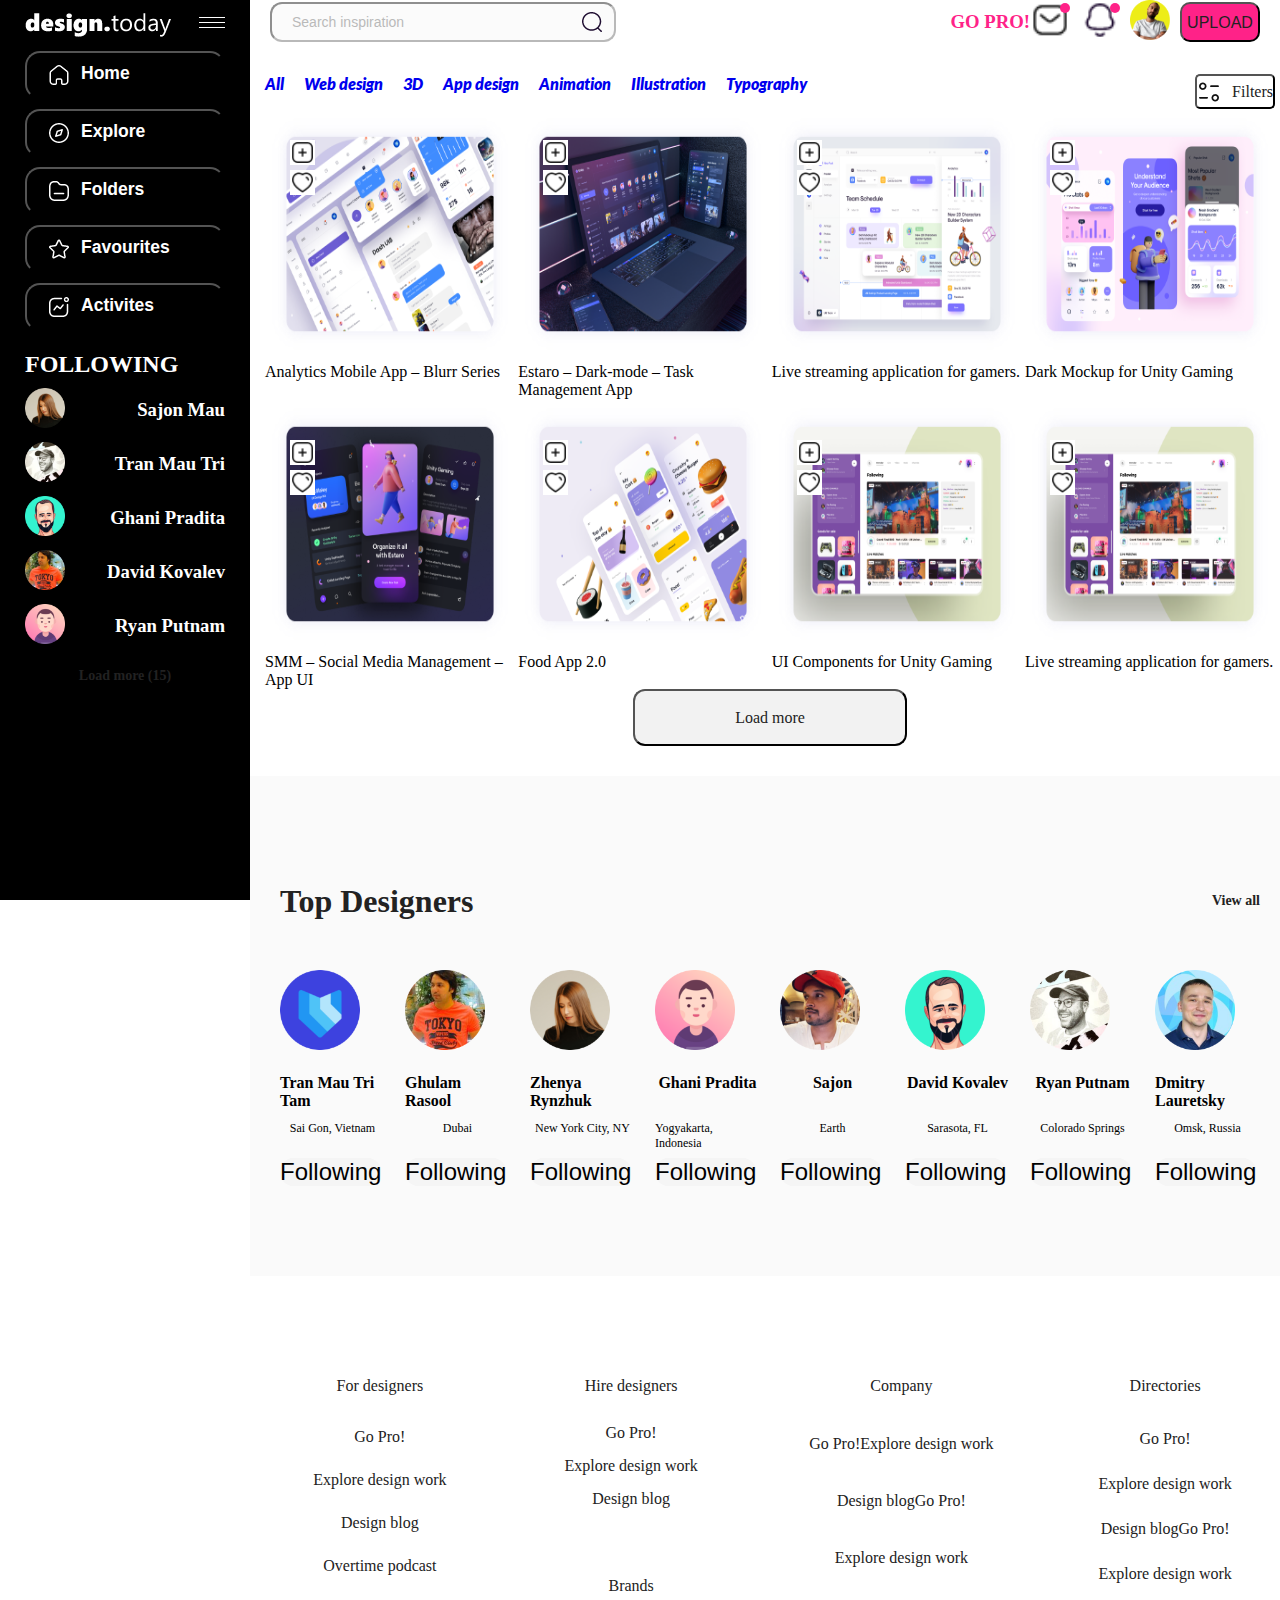
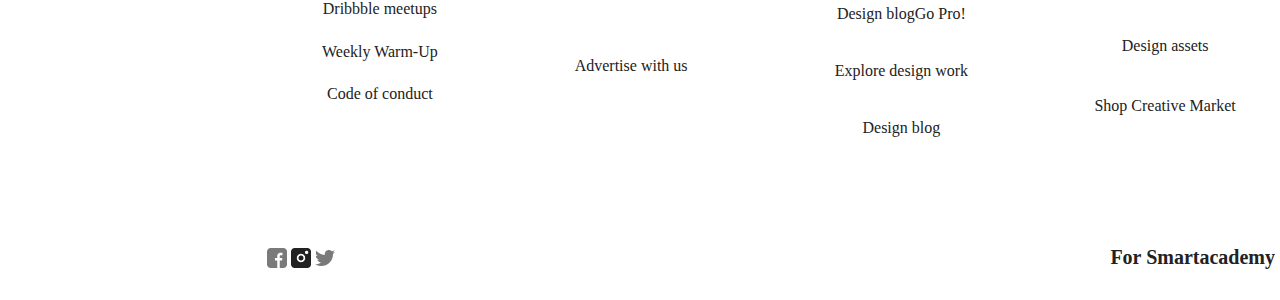
==== commit 0c8e3e2b: "change main details" ====
--- a/index.html
+++ b/index.html
@@ -4,6 +4,18 @@
     <meta charset="UTF-8">
     <meta http-equiv="X-UA-Compatible" content="IE=edge">
     <meta name="viewport" content="width=device-width, initial-scale=1.0">
+    <meta name="description" content="Design today" />
+    <meta name="keywords" content="HTML, CSS, design today" />
+    <meta name="author" content="Mariam Barbakadze">
+    <!-- fb -->
+    <meta property="og:url"                content="mariamibarba.github.io/exam/" />
+    <meta property="og:type"               content="article" />
+    <meta property="og:title"              content="smart-academy project" />
+    <meta property="og:description"        content="project" />
+    <meta property="og:image"              content="images/12.png" />
+    <!-- insta -->
+
+
     <link rel="stylesheet" href="styles/style.css">
     <link rel="stylesheet" href="styles/fonts.css">
     
@@ -275,7 +287,7 @@
     
     
                     </div>
-                    <div >
+                    <div class="Load-more">
                         <button class="Load-more-button" type="button">  Load more </button>
                     </div>
                 </div>
@@ -390,7 +402,7 @@
                                 </div>
     
                             </article>
-                            <article >
+                            <article class="designersinformation">
                                 <img src="images/26.png" alt="lit-img">
                                 <div class="article-h3">
                                     <h3>Ryan Putnam</h3>
@@ -406,7 +418,7 @@
                                 </div>
     
                             </article>
-                            <article >
+                            <article  class="designersinformation">
                                 <img src="images/27.png" alt="lit-img">
                                 <div class="article-h3">
                                     <h3>Dmitry Lauretsky</h3>
--- a/styles/style.css
+++ b/styles/style.css
@@ -7,6 +7,7 @@
 .contanire-all{
     max-width: 1300px;
     width: 100%;
+    margin: 0 auto;
 }
 .sidebar{
     position:fixed ;
@@ -283,8 +284,12 @@
 .filters-box:hover{
     background-color: #FF2288;
 }
+.Load-more{
+    display: flex;
+    justify-content: center;
+}
 .Load-more-button{
-    
+    justify-content: center;
 
     background-color: #F2F2F2;
     font-size: 16px;
@@ -292,8 +297,6 @@
     color: #222222;
     border-radius: 12px;
     padding: 16px 100px;
-    margin-left: 420px;
-    margin-top: 70px;
     font-family: 'Lato2';
 
 }
--- a/styles/media.css
+++ b/styles/media.css
@@ -47,7 +47,14 @@
         width: 100%;
         left: 0px;
     }
-    
+    .designersinformation{
+        display: none;
+
+    }
+    .Load-more{
+        display: flex;
+        justify-content: center;
+    }
     .Load-more-button{
         display: flex;
         justify-content: center;
@@ -57,7 +64,7 @@
         color: #222222;
         border-radius: 10px;
         padding: 10px 50px;
-        justify-content: center;
+        
         
     
     }
@@ -73,6 +80,7 @@
         padding: 0 15px ;
         background-color: #FAFAFA;
     }
+
     .des-article-cont article{
         max-width: 105px;
         width: 100%;
@@ -145,15 +153,10 @@
         display: none;
     }
     .filters-box{
-        margin-top: 50px;
-        margin-right: 50px;
+        justify-content: center;
     }
     .list-wrapper{
-        display: flex;
-        justify-content: center;
-        flex-direction: column;
-        text-decoration: none;
-        list-style: none;
+       display: none;
         
     }
     .container-for-header{
@@ -173,11 +176,11 @@
     
     }
     .article-content{
-        max-width: 900px;
+        max-width: 768px;
         width: 100%;
         display: flex;
         flex-wrap: wrap;
-        justify-content: space-between;
+        justify-content: center;
     }
     .lego{
         display: none;
@@ -244,6 +247,10 @@
     }
     .design_head h4{
         display: none;
+    }
+    .designersinformation{
+        display: none;
+
     }
     .design_head h2{
         display: flex;
@@ -271,7 +278,62 @@
     .follow-all-person:hover{
         background-color: #FF2288;
     }
-    
+    /* ......................... */
+    
+    
+   
+    
+    td{
+       padding: 20px;
+    }
+    .titles-box td{
+        
+        justify-content: center;
+    }
+    .titles-box{
+        
+        font-size: 18px;
+        line-height: 20px;
+        color: #111111;
+        font-family: 'Lato2';
+    }
+    
+    .phone-list{
+        font-size: 12px;
+        line-height: 18px;
+        color: #AFAFAF;
+        font-family: 'Lato2';
+        
+    }
+    .phone-list:hover{
+        color: #222222;
+        background-color: #F2F2F2;
+        
+    }
+    .dif-phone-list{
+        font-size: 12px;
+        line-height: 28px;
+        color: #FF2288;
+    }
+    .dif-phone-list:hover{
+        color: #FF2288;
+        background-color: #F2F2F2;
+        
+    }
+    .Quantity{
+        display: none;
+    }
+    .Total{
+        display: none;
+
+    }
+    .one{
+
+        display: none;
+    }
+    .price{
+        display: none;
+    }
 
 }
 
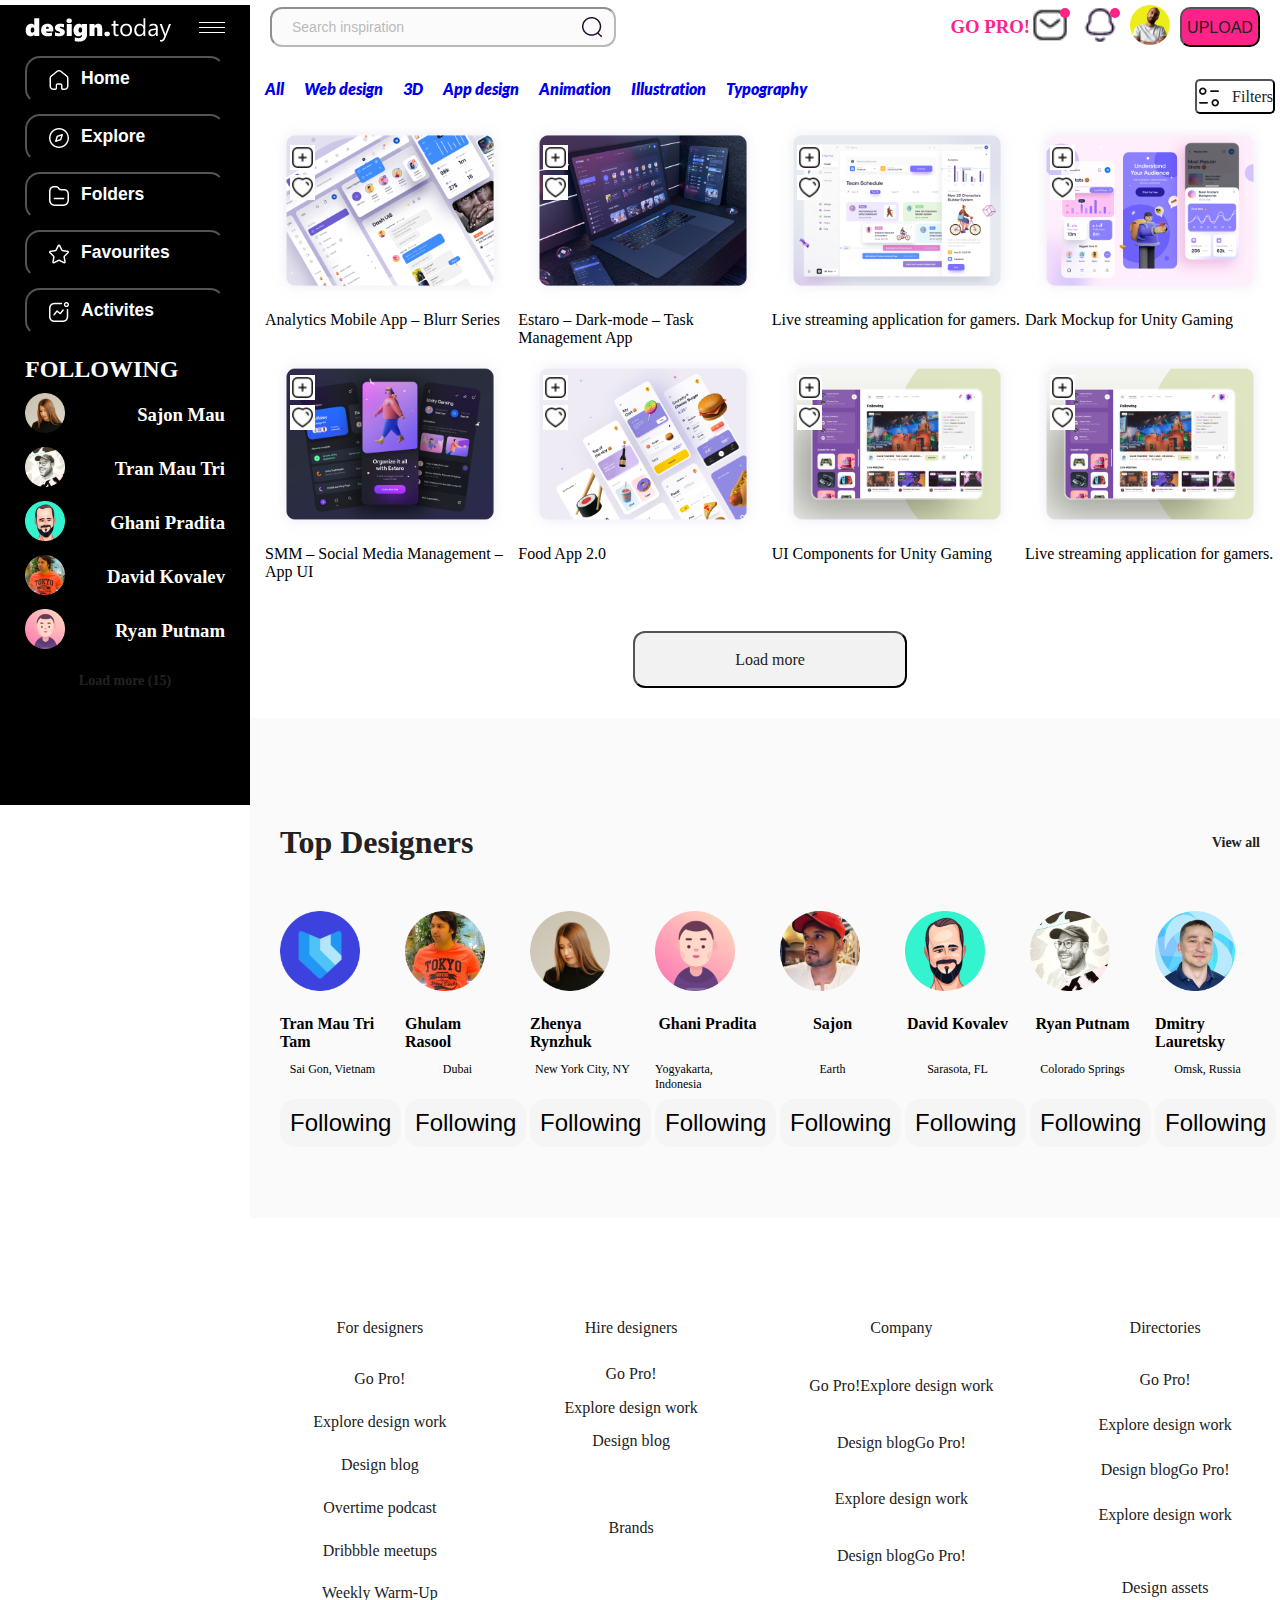
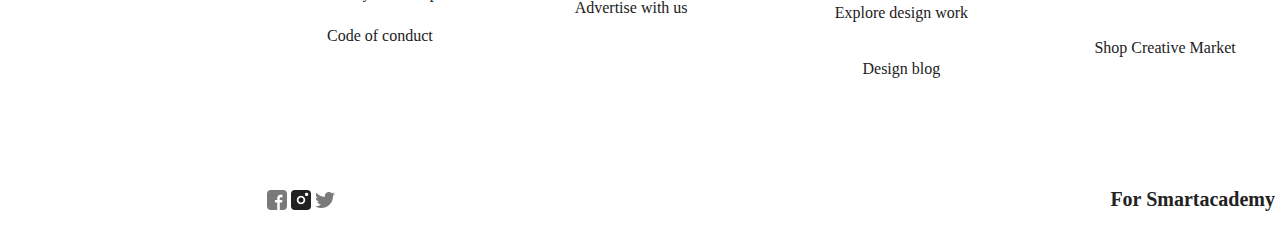
==== commit 619949bb: "change styles" ====
--- a/index.html
+++ b/index.html
@@ -7,6 +7,7 @@
     <meta name="description" content="Design today" />
     <meta name="keywords" content="HTML, CSS, design today" />
     <meta name="author" content="Mariam Barbakadze">
+   
     <!-- fb -->
     <meta property="og:url"                content="mariamibarba.github.io/exam/" />
     <meta property="og:type"               content="article" />
@@ -20,6 +21,7 @@
     <link rel="stylesheet" href="styles/fonts.css">
     
     <link rel="stylesheet" href="styles/media.css">
+    <link rel="icon"  href="images/Group 33.png">
     <title>Document</title>
 </head>
 <body class="contanire-all">
--- a/styles/style.css
+++ b/styles/style.css
@@ -7,11 +7,11 @@
 .contanire-all{
     max-width: 1300px;
     width: 100%;
-    margin: 0 auto;
+    margin: 5px auto;
 }
 .sidebar{
-    position:fixed ;
-    height: 100%;
+    position: absolute ;
+    height: 800px;
     max-width: 250px;
     width: 100%;
     background-color: black;
@@ -121,7 +121,7 @@
     width: 25px;
     height: 25px;
     margin-left: 25px;
-    top: 440px;
+    top: 370px;
     position: absolute;
     background-color: white;
 }
@@ -133,7 +133,7 @@
     width: 25px;
     height: 25px;
     margin-left: 25px;
-    top: 470px;
+    top: 400px;
     position: absolute;
     background-color: white;
 }
@@ -258,8 +258,8 @@
     width: 250px;
 }
 article img{
-    width: 250px;
-    height: 250px;
+    max-width: 250px;
+    width: 100%;
     
 }
 .filters-box{
@@ -290,6 +290,7 @@
 }
 .Load-more-button{
     justify-content: center;
+    margin-top: 50px;
 
     background-color: #F2F2F2;
     font-size: 16px;
@@ -384,15 +385,16 @@
 }
 .des-article-cont article img{
     
-    width: 80px;
-    height: 80px;
+    max-width: 80px;
+    width: 100%;
+    
 }
 
 .follow_button {
     display: inline-block;
-    /* padding: 15px 25px; */
+    padding: 5px 5px;
     font-size: 24px;
-    /* cursor: pointer; */
+    cursor: pointer;
     text-align: center;
     text-decoration: none;
     outline: none;
